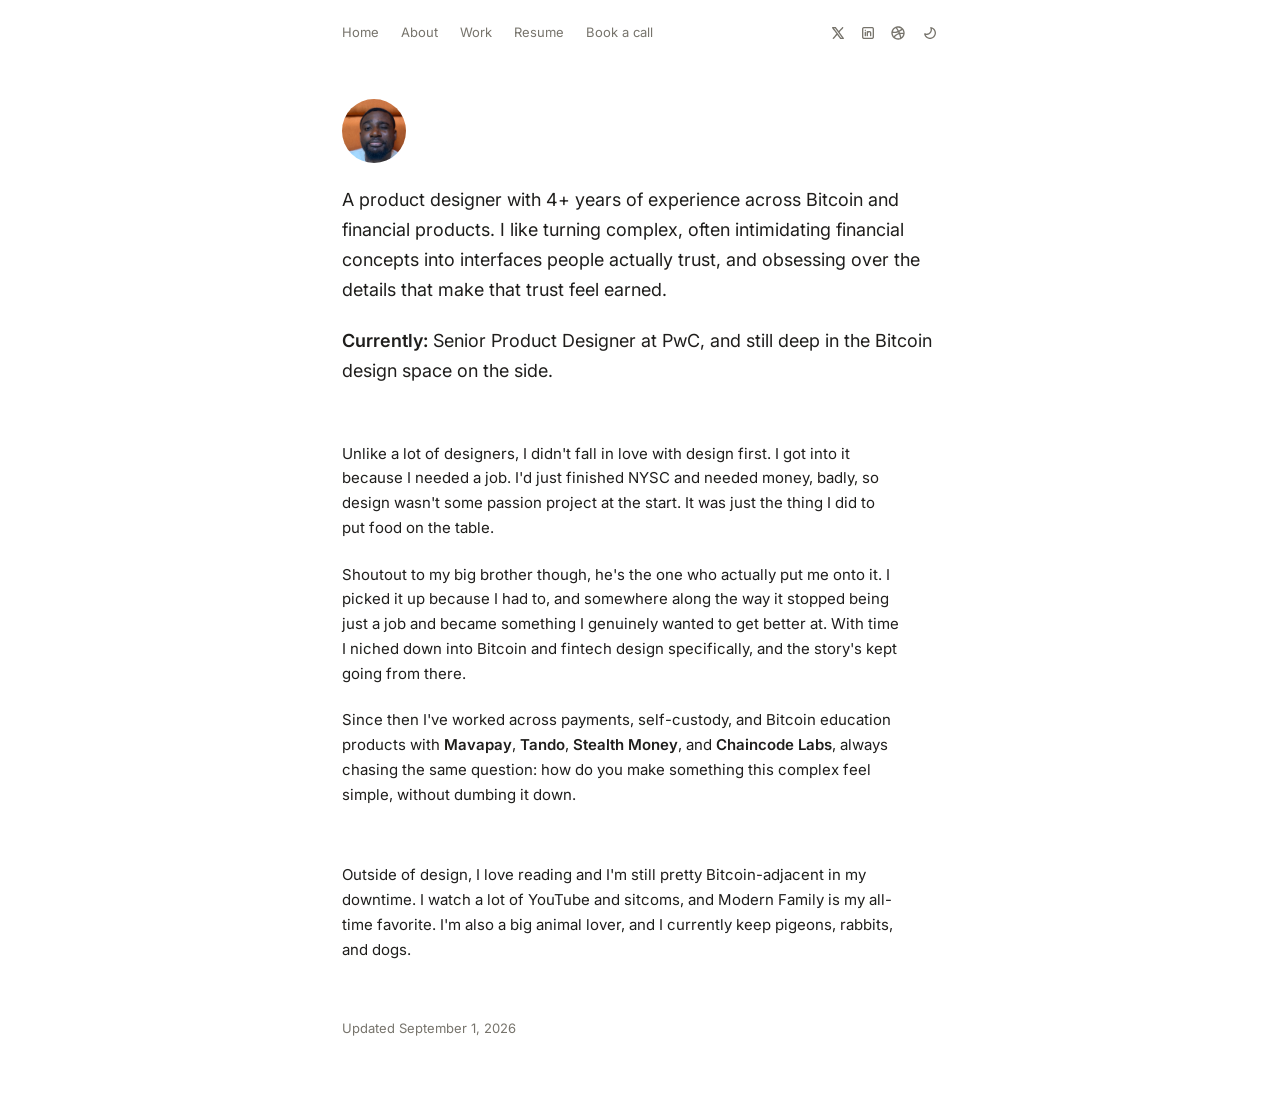
==== about.html @ 72ee90c7 "Initial commit: personal portfolio site Static site for Oladimeji Bamidele, product designer — home," ====
<!DOCTYPE html>
<html lang="en">
<head>
<meta charset="UTF-8">
<meta name="viewport" content="width=device-width, initial-scale=1.0">
<title>About | Oladimeji Bamidele</title>
<meta name="description" content="A bit more about Oladimeji Bamidele, product designer working across Bitcoin and financial products.">
<link rel="preconnect" href="https://fonts.googleapis.com">
<link rel="preconnect" href="https://fonts.gstatic.com" crossorigin>
<link href="https://fonts.googleapis.com/css2?family=Inter:opsz,wght@14..32,400..700&display=swap" rel="stylesheet">
<link rel="stylesheet" href="style.css">
</head>
<body>

<header class="site-nav">
  <nav class="nav-links">
    <a href="index.html#top">Home</a>
    <a href="about.html">About</a>
    <a href="index.html#work">Work</a>
    <a href="assets/oladimeji-bamidele-resume.pdf" target="_blank" rel="noopener">Resume</a>
    <a href="mailto:thetimileyin@gmail.com?subject=Let%27s%20talk">Book a call</a>
  </nav>
  <div class="nav-social">
    <a href="https://x.com/thetimileyin" target="_blank" rel="noopener" aria-label="X (Twitter)">
      <svg width="16" height="16" viewBox="0 0 24 24" fill="none" xmlns="http://www.w3.org/2000/svg"><path fill-rule="evenodd" clip-rule="evenodd" d="M3.66701 3.06386C3.31301 3.17386 3.00001 3.59886 3.00001 3.96886C3.00001 4.33586 2.96901 4.29086 6.33301 8.77886L9.60301 13.1409C9.62201 13.1659 8.52301 14.4529 6.88101 16.3309C3.85601 19.7889 3.96501 19.6459 4.01201 20.1069C4.04127 20.3667 4.17112 20.6047 4.37374 20.7699C4.57635 20.9352 4.83563 21.0145 5.09601 20.9909C5.51201 20.9439 5.45001 21.0059 8.24201 17.8149C10.159 15.6239 10.862 14.8459 10.895 14.8779C10.92 14.9029 11.93 16.2399 13.14 17.8509C15.191 20.5799 15.354 20.7849 15.539 20.8789L15.738 20.9799H20.262L20.461 20.8779C20.6555 20.7761 20.8104 20.6123 20.9011 20.4125C20.9919 20.2127 21.0133 19.9882 20.962 19.7749C20.916 19.5669 20.668 19.2239 17.67 15.2249C16.5798 13.7689 15.4888 12.3136 14.397 10.8589C14.378 10.8339 15.476 9.54686 17.118 7.66986C20.021 4.35186 20 4.37886 20 3.99986C20 3.43186 19.465 2.94786 18.91 3.01386C18.479 3.06486 18.557 2.98686 15.758 6.18486C13.841 8.37586 13.138 9.15386 13.105 9.12186C12.3519 8.13447 11.6036 7.14346 10.86 6.14886C8.81001 3.42086 8.64601 3.21486 8.46101 3.12086L8.26201 3.01986L6.06101 3.01186C4.20101 3.00486 3.83001 3.01386 3.66701 3.06386ZM12.75 11.9999L18 18.9999H16.5L11.25 11.9999L6.00001 4.99986H7.50001L12.75 11.9999Z" fill="currentColor"/></svg>
    </a>
    <a href="https://www.linkedin.com/in/oladimeji-bamidele/" target="_blank" rel="noopener" aria-label="LinkedIn">
      <svg width="16" height="16" viewBox="0 0 24 24" fill="none" xmlns="http://www.w3.org/2000/svg"><path fill-rule="evenodd" clip-rule="evenodd" d="M5.49853 3.0431C4.94149 3.14182 4.423 3.39391 4.00134 3.77106C3.57967 4.14821 3.27153 4.63547 3.11153 5.1781L3.01953 5.5001V18.5001L3.11153 18.8221C3.25795 19.3106 3.52337 19.7551 3.88396 20.1157C4.24456 20.4763 4.68904 20.7417 5.17753 20.8881L5.49953 20.9801H18.4995L18.8215 20.8881C18.9985 20.8371 19.2685 20.7261 19.4215 20.6411C20.1282 20.2485 20.654 19.596 20.8875 18.8221L20.9795 18.5001V5.5001L20.8875 5.1781C20.6125 4.2171 19.8355 3.4301 18.8605 3.1211L18.5395 3.0201L12.1195 3.0141C8.58853 3.0111 5.60853 3.0241 5.49853 3.0431ZM18.3295 5.0571C18.5505 5.1361 18.7435 5.2981 18.8685 5.5111L18.9795 5.7001V18.3001L18.8685 18.4891C18.7473 18.6987 18.5566 18.8593 18.3295 18.9431C18.1075 19.0221 5.89153 19.0221 5.66953 18.9431C5.44242 18.8593 5.25176 18.6987 5.13053 18.4891L5.01953 18.3001V5.7001L5.13053 5.5111C5.25553 5.2981 5.44853 5.1361 5.66953 5.0571C5.89153 4.9781 18.1075 4.9781 18.3295 5.0571ZM7.67253 7.0631C7.30953 7.1751 6.99953 7.6061 6.99953 8.0001C6.99953 8.4151 7.30953 8.8281 7.70853 8.9441C7.86571 8.99383 8.03284 9.0034 8.19467 8.97192C8.35649 8.94045 8.50786 8.86895 8.63494 8.76394C8.76203 8.65893 8.86079 8.52376 8.9222 8.37077C8.98362 8.21778 9.00574 8.05184 8.98653 7.8881C8.96715 7.70084 8.89408 7.52316 8.7761 7.37644C8.65813 7.22973 8.50027 7.12022 8.32153 7.0611C8.11153 6.9871 7.91953 6.9871 7.67253 7.0631ZM12.9025 9.0001C12.6285 9.0491 12.3425 9.1461 12.0565 9.2851L11.8135 9.4041L11.6575 9.2611C11.4717 9.10612 11.2411 9.01466 10.9995 9.0001C10.7635 9.0001 10.4855 9.1211 10.3055 9.3001C9.98553 9.6211 9.99953 9.4471 9.99953 13.0001C9.99953 16.5531 9.98553 16.3791 10.3055 16.7001C10.4855 16.8791 10.7635 17.0001 10.9995 17.0001C11.2365 17.0001 11.5135 16.8801 11.6965 16.6971C12.0005 16.3921 11.9995 16.4031 11.9995 14.0701V12.0341L12.1425 11.8191C12.3255 11.5431 12.7295 11.1691 12.9495 11.0721C13.6305 10.7701 14.5945 11.0371 14.9105 11.6141C14.9725 11.7281 14.9815 11.9611 14.9995 14.0001C15.0215 16.5331 15.0075 16.4131 15.3205 16.7171C15.4895 16.8801 15.7765 17.0001 15.9995 17.0001C16.2365 17.0001 16.5135 16.8801 16.6965 16.6971C17.0015 16.3911 16.9995 16.4121 16.9995 13.9961C16.9995 12.7081 16.9825 11.7651 16.9565 11.5761C16.7895 10.3791 15.8675 9.4211 14.5455 9.0741C14.1815 8.9791 13.2545 8.9371 12.9025 9.0001ZM7.67253 10.0631C7.42853 10.1381 7.14953 10.4141 7.06353 10.6661C7.00753 10.8311 6.99953 11.1781 6.99953 13.5001C6.99953 16.4941 6.98853 16.3831 7.30553 16.7001C7.48553 16.8791 7.76353 17.0001 7.99953 17.0001C8.23653 17.0001 8.51353 16.8801 8.69653 16.6971C9.00753 16.3861 8.99953 16.4681 8.99953 13.5001C8.99953 10.5321 9.00753 10.6141 8.69653 10.3031C8.41753 10.0241 8.06653 9.9421 7.67253 10.0631Z" fill="currentColor"/></svg>
    </a>
    <a href="https://dribbble.com/thetimileyin" target="_blank" rel="noopener" aria-label="Dribbble">
      <svg width="16" height="16" viewBox="0 0 24 24" fill="none" xmlns="http://www.w3.org/2000/svg"><path fill-rule="evenodd" clip-rule="evenodd" d="M11.0813 2.04416C9.20729 2.20916 7.35829 2.94816 5.80129 4.15316C5.36429 4.49216 4.49429 5.36216 4.15529 5.79916C2.35529 8.12516 1.65029 10.9942 2.17929 13.8452C2.46929 15.4112 3.13829 16.8852 4.15529 18.1992C4.49429 18.6362 5.36429 19.5062 5.80129 19.8452C8.24229 21.7342 11.2543 22.4112 14.2413 21.7402C16.7283 21.1812 18.9933 19.5962 20.3863 17.4392C21.1923 16.1922 21.6693 14.9122 21.9073 13.3592C22.0053 12.7182 22.0053 11.2802 21.9073 10.6392C21.6223 8.78116 20.9713 7.25116 19.8473 5.79916C19.5083 5.36216 18.6383 4.49216 18.2013 4.15316C16.1343 2.55416 13.6473 1.81716 11.0813 2.04416ZM12.8333 4.04116C13.7453 4.14116 14.6503 4.40116 15.4813 4.80216C15.9553 5.03116 16.7053 5.49916 16.9933 5.74616L17.1253 5.85916L16.8333 6.10116C15.8253 6.93516 14.4683 7.81616 13.5523 8.23116L13.2883 8.35116L13.1573 8.10516C12.6433 7.13616 11.5763 5.46216 10.7993 4.40516C10.6103 4.14816 10.6073 4.13816 10.6923 4.11016C10.9943 4.01116 12.1993 3.97216 12.8333 4.04116ZM9.05429 5.40916C9.72697 6.3116 10.3505 7.24963 10.9223 8.21916C11.2953 8.84716 11.4153 9.07916 11.3823 9.11116C11.3253 9.16916 10.3563 9.44616 9.68429 9.59716C8.58329 9.84516 7.63729 9.95716 6.40129 9.98616C5.58329 10.0052 4.34629 9.95716 4.29229 9.90416C4.25429 9.86616 4.57929 8.98916 4.80129 8.52816C5.42088 7.24401 6.37063 6.14758 7.55329 5.35116C7.89129 5.12316 8.47529 4.80116 8.55229 4.80016C8.58029 4.79916 8.80629 5.07316 9.05429 5.40916ZM19.1853 8.49916C19.4713 9.08516 19.7133 9.78616 19.8343 10.3792C19.9173 10.7842 20.0013 11.4442 20.0013 11.6902V11.8242L19.6473 11.7542C18.5243 11.5302 16.8173 11.4552 15.6093 11.5752C15.2503 11.6112 14.9373 11.6452 14.9133 11.6502C14.8893 11.6552 14.8073 11.5152 14.7313 11.3392C14.6213 11.0867 14.5097 10.8351 14.3963 10.5842C14.3256 10.4398 14.2632 10.2916 14.2093 10.1402L14.8053 9.83016C15.9346 9.24227 17.0005 8.53992 17.9863 7.73416L18.4963 7.31716L18.7143 7.64816C18.8333 7.83016 19.0463 8.21316 19.1853 8.49916ZM12.4443 11.1092C12.6883 11.6462 12.8803 12.0932 12.8713 12.1022C12.6959 12.1712 12.5192 12.2369 12.3413 12.2992C10.7641 12.8686 9.29639 13.7048 8.00229 14.7712C7.50829 15.1792 6.59129 16.1082 6.17129 16.6282L5.80729 17.0772L5.60929 16.8082C4.59829 15.4382 4.00129 13.7092 4.00129 12.1562C4.00129 11.8802 4.00429 11.8712 4.09129 11.8932C4.32929 11.9512 5.80929 12.0072 6.50129 11.9832C8.45629 11.9162 10.0043 11.6572 11.7413 11.1052C12.0493 11.0072 12.3143 10.9252 12.3293 10.9232C12.3453 10.9212 12.3963 11.0042 12.4443 11.1092ZM18.4813 13.6032C18.8223 13.6462 19.2543 13.7132 19.4413 13.7522C19.8433 13.8362 19.8313 13.7802 19.5963 14.4992C19.305 15.3624 18.8762 16.1728 18.3263 16.8992C17.9923 17.3362 16.9963 18.3192 16.8883 18.3192C16.8713 18.3192 16.8253 18.1532 16.7873 17.9492C16.6073 16.9952 16.0693 14.9842 15.7153 13.9452C15.6493 13.7512 15.6033 13.5842 15.6123 13.5752C15.6463 13.5402 16.8773 13.4942 17.3613 13.5092C17.6363 13.5182 18.1403 13.5602 18.4813 13.6032ZM13.8523 14.6892C14.2783 15.9782 14.5523 17.0162 14.8423 18.4392C14.9483 18.9562 15.0223 19.3922 15.0073 19.4082C14.9523 19.4652 14.0153 19.7522 13.6213 19.8322C11.9018 20.1891 10.1125 19.9672 8.53229 19.2012C8.11529 18.9992 7.28129 18.5032 7.28129 18.4562C7.28129 18.3882 8.17029 17.3612 8.56629 16.9722C9.94529 15.6152 11.3773 14.7452 13.3813 14.0472C13.6173 13.9652 13.6103 13.9572 13.8523 14.6892Z" fill="currentColor"/></svg>
    </a>
    <button class="theme-toggle" id="themeToggle" aria-label="Toggle dark mode"></button>
  </div>
</header>

<main class="about-main">
  <button class="avatar-btn" id="avatarBtn" aria-label="View photos">
    <span class="avatar-ring">
      <span class="avatar-ring-inner">
        <img class="avatar" src="assets/avatar.jpg" alt="Oladimeji Bamidele" width="64" height="64">
      </span>
    </span>
  </button>

  <section class="about-intro">
    <p>A product designer with 4+ years of experience across Bitcoin and financial products. I like turning complex, often intimidating financial concepts into interfaces people actually trust, and obsessing over the details that make that trust feel earned.</p>
    <p><strong>Currently:</strong> Senior Product Designer at PwC, and still deep in the Bitcoin design space on the side.</p>
  </section>

  <!-- <div class="about-strip" id="aboutStrip"></div> -->

  <section class="about-body">
    <p>Unlike a lot of designers, I didn't fall in love with design first. I got into it because I needed a job. I'd just finished NYSC and needed money, badly, so design wasn't some passion project at the start. It was just the thing I did to put food on the table.</p>
    <p>Shoutout to my big brother though, he's the one who actually put me onto it. I picked it up because I had to, and somewhere along the way it stopped being just a job and became something I genuinely wanted to get better at. With time I niched down into Bitcoin and fintech design specifically, and the story's kept going from there.</p>
    <p>Since then I've worked across payments, self-custody, and Bitcoin education products with <strong>Mavapay</strong>, <strong>Tando</strong>, <strong>Stealth Money</strong>, and <strong>Chaincode Labs</strong>, always chasing the same question: how do you make something this complex feel simple, without dumbing it down.</p>
  </section>

  <section class="about-body">
    <!-- <p class="section-label">Outside the screen</p> -->
    <p>Outside of design, I love reading and I'm still pretty Bitcoin-adjacent in my downtime. I watch a lot of YouTube and sitcoms, and Modern Family is my all-time favorite. I'm also a big animal lover, and I currently keep pigeons, rabbits, and dogs.</p>
  </section>
</main>

<footer class="site-footer">
  <span>Updated September 1, 2026</span>
</footer>

<div class="story-viewer" id="storyViewer" hidden>
  <div class="story-progress" id="storyProgress"></div>
  <button class="story-close" id="storyClose" aria-label="Close">&#10005;</button>
  <img class="story-image" id="storyImage" src="" alt="">
  <div class="story-nav story-nav-prev" id="storyPrev" aria-label="Previous photo"></div>
  <div class="story-nav story-nav-next" id="storyNext" aria-label="Next photo"></div>
</div>

<script src="script.js"></script>
</body>
</html>
---- style.css ----
:root {
  --bg: #FFFFFF;
  --ink: #1F1E1C;
  --text-dim: var(--ink);
  --muted: #77746C;
  --line: #E4E1D8;

  --font-body: 'Inter', -apple-system, 'Segoe UI', Helvetica, Arial, sans-serif;

  --content-width: 640px;
  --space-1: 6px;
  --space-2: 14px;
  --space-3: 22px;
  --space-4: 36px;
  --space-5: 56px;
}

:root[data-theme="dark"] {
  --bg: #0E0E0E;
  --ink: #F2F1EC;
  --text-dim: #CBC8BE;
  --muted: #8C897F;
  --line: #262620;
}

@media (prefers-color-scheme: dark) {
  :root:not([data-theme="light"]) {
    --bg: #0E0E0E;
    --ink: #F2F1EC;
    --text-dim: #CBC8BE;
    --muted: #8C897F;
    --line: #262620;
  }
}

* { box-sizing: border-box; }

/* ---- Loader ---- */
.loader {
  display: none;
}

body.loading {
  position: fixed;
  top: 0;
  left: 0;
  right: 0;
  width: 100%;
  overflow: hidden;
  touch-action: none;
}

body.loading .loader {
  display: block;
  position: fixed;
  inset: 0;
  z-index: 50;
  background: var(--bg);
  transform: translateY(0);
  transition: transform 1s cubic-bezier(0.76, 0, 0.24, 1);
}

body.loading .loader.done {
  transform: translateY(100%);
}

.loader-id {
  position: absolute;
  left: 50%;
  top: 50%;
  transform: translate(-50%, -50%);
  display: flex;
  flex-direction: column;
  align-items: center;
  gap: 20px;
}

.loader-avatar {
  width: 56px;
  height: 56px;
  border-radius: 50%;
  object-fit: cover;
}

.loader-name {
  font-weight: 600;
  font-size: 20px;
  letter-spacing: -0.01em;
  color: var(--ink);
  margin: 0;
  font-variant-numeric: tabular-nums;
  white-space: nowrap;
}

.loader-count {
  position: absolute;
  left: 50%;
  bottom: 14.7%;
  transform: translateX(-50%);
  font-size: 13px;
  color: var(--muted);
  margin: 0;
  font-variant-numeric: tabular-nums;
}

.page {
  opacity: 1;
}

body.loading .page {
  opacity: 0;
  transform: translateY(-14px);
  transition: opacity 0.7s ease 0.15s, transform 0.7s cubic-bezier(0.22, 1, 0.36, 1) 0.15s;
}

body.loading.revealed .page {
  opacity: 1;
  transform: translateY(0);
}

@media (prefers-reduced-motion: reduce) {
  body.loading .loader,
  body.loading .page {
    transition-duration: 0.01ms !important;
  }
}

html {
  scroll-behavior: smooth;
}

@media (prefers-reduced-motion: reduce) {
  html {
    scroll-behavior: auto;
  }
}

body {
  margin: 0;
  background: var(--bg);
  color: var(--ink);
  font-family: var(--font-body);
  font-size: 15px;
  line-height: 1.65;
  font-optical-sizing: auto;
  -webkit-font-smoothing: antialiased;
}

a {
  color: var(--ink);
  text-decoration: underline;
  text-underline-offset: 3px;
  text-decoration-color: var(--line);
  transition: text-decoration-color 0.15s ease;
}

a:hover {
  text-decoration-color: var(--ink);
}

a:focus-visible,
button:focus-visible {
  outline: 2px solid var(--ink);
  outline-offset: 3px;
}

strong {
  font-weight: 600;
  color: var(--ink);
}

/* ---- Nav ---- */
.site-nav {
  display: flex;
  align-items: center;
  justify-content: space-between;
  gap: var(--space-2);
  max-width: var(--content-width);
  margin: 0 auto;
  padding: var(--space-3) var(--space-3) 0;
  font-size: 13px;
  color: var(--muted);
}

.nav-links {
  display: flex;
  align-items: center;
  gap: var(--space-3);
  flex-shrink: 0;
}

.nav-links a {
  color: var(--muted);
  text-decoration: none;
  white-space: nowrap;
}

.nav-links a:hover {
  color: var(--ink);
}

.nav-social {
  display: flex;
  align-items: center;
  gap: var(--space-2);
  flex-shrink: 0;
}

.nav-social a {
  display: flex;
  color: var(--muted);
}

.nav-social a:hover {
  color: var(--ink);
}

.theme-toggle {
  display: flex;
  align-items: center;
  justify-content: center;
  color: var(--muted);
  background: none;
  border: none;
  padding: 0;
  margin-left: 2px;
  cursor: pointer;
}

.theme-toggle:hover {
  color: var(--ink);
}

@media (max-width: 480px) {
  .site-nav {
    padding: var(--space-2) var(--space-2) 0;
  }
  .nav-links {
    gap: 12px;
    font-size: 12px;
  }
  .nav-social {
    gap: 10px;
  }
}

/* ---- Shared section rhythm ---- */
main {
  max-width: var(--content-width);
  margin: 0 auto;
  padding: var(--space-5) var(--space-3) var(--space-5);
}

section + section {
  margin-top: var(--space-5);
}

.section-label {
  font-size: 13px;
  font-weight: 500;
  color: var(--muted);
  margin: 0 0 var(--space-3);
}

/* ---- Hero ---- */
.avatar-btn {
  display: block;
  padding: 0;
  border: none;
  background: none;
  margin-bottom: var(--space-3);
  cursor: default;
}

.avatar-ring {
  display: block;
  width: 64px;
  height: 64px;
  border-radius: 50%;
  padding: 0;
}

.avatar-btn.has-story {
  cursor: pointer;
}

.avatar-btn.has-story .avatar-ring {
  padding: 2.5px;
  background: linear-gradient(45deg, #f9ce34, #ee2a7b, #6228d7);
}

.avatar-ring-inner {
  display: block;
  width: 100%;
  height: 100%;
  border-radius: 50%;
  padding: 0;
}

.avatar-btn.has-story .avatar-ring-inner {
  padding: 2px;
  background: var(--bg);
}

.avatar {
  display: block;
  width: 100%;
  height: 100%;
  border-radius: 50%;
  object-fit: cover;
}

/* ---- Story viewer ---- */
.story-viewer {
  position: fixed;
  inset: 0;
  z-index: 100;
  background: #000;
  display: flex;
  align-items: center;
  justify-content: center;
}

.story-viewer[hidden] {
  display: none;
}

.story-image {
  max-width: 100%;
  max-height: 100%;
  object-fit: contain;
}

.story-progress {
  position: absolute;
  top: 16px;
  left: 16px;
  right: 16px;
  display: flex;
  gap: 6px;
  z-index: 2;
}

.story-progress .bar {
  flex: 1;
  height: 2px;
  border-radius: 2px;
  background: rgba(255, 255, 255, 0.3);
  overflow: hidden;
}

.story-progress .bar-fill {
  display: block;
  height: 100%;
  width: 0%;
  background: #fff;
}

.story-progress .bar.done .bar-fill {
  width: 100%;
}

.story-progress .bar.active .bar-fill {
  animation: storyFill 4s linear forwards;
}

.story-progress .bar.paused .bar-fill {
  animation-play-state: paused;
}

@keyframes storyFill {
  from { width: 0%; }
  to { width: 100%; }
}

.story-close {
  position: absolute;
  top: 14px;
  right: 16px;
  z-index: 2;
  width: 32px;
  height: 32px;
  border: none;
  background: none;
  color: #fff;
  font-size: 16px;
  cursor: pointer;
  opacity: 0.85;
}

.story-close:hover {
  opacity: 1;
}

.story-nav {
  position: absolute;
  top: 0;
  bottom: 0;
  width: 35%;
  cursor: pointer;
}

.story-nav-prev {
  left: 0;
}

.story-nav-next {
  right: 0;
}

@media (prefers-reduced-motion: reduce) {
  .story-progress .bar.active .bar-fill {
    animation-duration: 0.01ms;
  }
}

.hero-top {
  display: flex;
  align-items: flex-start;
  justify-content: space-between;
  gap: var(--space-3);
  margin-bottom: var(--space-4);
}

.hero h1 {
  font-weight: 600;
  font-size: 26px;
  letter-spacing: -0.01em;
  margin: 0 0 2px;
}

.hero-role {
  font-size: 15px;
  color: var(--muted);
  margin: 0;
}

.hero-meta {
  text-align: right;
  font-size: 13px;
  color: var(--muted);
  flex-shrink: 0;
  padding-top: 4px;
}

.hero-location,
.hero-time {
  margin: 0;
  font-variant-numeric: tabular-nums;
}

@media (max-width: 480px) {
  .hero-top {
    flex-direction: column;
    align-items: flex-start;
    gap: 4px;
  }
  .hero-meta {
    text-align: left;
    padding-top: 0;
  }
}

.hero-bio {
  color: var(--text-dim);
  margin: 0 0 var(--space-3);
  max-width: 58ch;
}

.hero-bio:last-of-type {
  margin-bottom: 0;
}

/* ---- Work ---- */
.work-item {
  margin-bottom: var(--space-4);
}

.work-item:last-child {
  margin-bottom: 0;
}

.work-title {
  display: inline-block;
  font-weight: 500;
  font-size: 15px;
  margin-bottom: 4px;
}

.work-desc {
  color: var(--muted);
  margin: 0;
  max-width: 56ch;
}

.work-image-wrap {
  margin-top: var(--space-2);
  aspect-ratio: 624 / 420;
  border-radius: 16px;
  overflow: hidden;
  background: var(--line);
}

.work-image {
  display: block;
  width: 100%;
  height: 100%;
  object-fit: cover;
}

.work-image-wrap.img-missing .work-image {
  display: none;
}

.brand-cover {
  display: flex;
  align-items: center;
  justify-content: center;
  background: #7762FF;
}

.brand-cover img {
  width: 30%;
  height: auto;
  object-fit: contain;
}

.case-cover-wrap {
  width: 100%;
  aspect-ratio: 624 / 420;
  border-radius: 16px;
  overflow: hidden;
  margin-bottom: var(--space-5);
}

/* ---- Experience ---- */
.exp-item {
  margin-bottom: var(--space-4);
}

.exp-item:last-child {
  margin-bottom: 0;
}

.exp-title {
  font-weight: 400;
  color: var(--text-dim);
  margin: 0;
}

.exp-dates {
  font-size: 13px;
  color: var(--muted);
  margin: 2px 0 6px;
}

/* ---- Skills ---- */
.skill-line {
  color: var(--muted);
  margin: 0;
  max-width: 58ch;
}

/* ---- About page ---- */
.about-intro p {
  font-size: 18px;
  color: var(--text-dim);
  margin: 0 0 var(--space-3);
  max-width: 58ch;
}

.about-intro p:last-child {
  margin-bottom: 0;
}

.about-strip {
  width: 100vw;
  margin-left: calc(50% - 50vw);
  margin-top: var(--space-5);
  display: flex;
  gap: 4px;
  overflow-x: auto;
  scrollbar-width: none;
}

.about-strip::-webkit-scrollbar {
  display: none;
}

.about-strip img {
  flex: 0 0 auto;
  width: 220px;
  height: 280px;
  object-fit: cover;
  background: var(--line);
}

.about-body {
  margin-top: var(--space-5);
}

.about-body p {
  color: var(--text-dim);
  margin: 0 0 var(--space-3);
  max-width: 62ch;
}

.about-body p:last-child {
  margin-bottom: 0;
}

@media (max-width: 480px) {
  .about-strip img {
    width: 160px;
    height: 210px;
  }
}

/* ---- Case study ---- */
.toc {
  display: none;
  position: fixed;
  top: 120px;
  left: calc(50% - 528px);
  width: 160px;
}

.toc-heading {
  font-size: 12px;
  color: var(--muted);
  margin: 0 0 var(--space-2);
}

.toc a {
  display: block;
  font-size: 13px;
  color: var(--muted);
  text-decoration: none;
  padding: 4px 0;
  line-height: 1.4;
}

.toc a:hover {
  color: var(--ink);
}

.toc a.active {
  color: var(--ink);
  font-weight: 500;
}

@media (min-width: 1180px) {
  .toc {
    display: block;
  }
}

.back-link {
  display: inline-block;
  font-size: 13px;
  color: var(--muted);
  text-decoration: none;
  margin-bottom: var(--space-4);
}

.back-link:hover {
  color: var(--ink);
}

.case-eyebrow {
  font-size: 13px;
  color: var(--muted);
  margin: 0 0 var(--space-1);
}

.case-hero h1 {
  font-weight: 600;
  font-size: 28px;
  letter-spacing: -0.01em;
  margin: 0 0 8px;
  text-wrap: balance;
}

.case-tagline {
  color: var(--muted);
  font-size: 16px;
  max-width: 58ch;
  margin: 0 0 var(--space-4);
}

.case-meta {
  display: grid;
  grid-template-columns: repeat(2, 1fr);
  gap: var(--space-3) var(--space-2);
  padding: var(--space-3) 0;
  border-top: 1px solid var(--line);
  border-bottom: 1px solid var(--line);
  margin-bottom: var(--space-5);
}

.case-meta dt {
  font-size: 12px;
  color: var(--muted);
  margin: 0 0 3px;
}

.case-meta dd {
  margin: 0;
  font-size: 14px;
}

.case-cover {
  width: 100%;
  border-radius: 16px;
  object-fit: cover;
  margin-bottom: var(--space-5);
  background: var(--line);
}

.case-section {
  margin-bottom: var(--space-5);
}

.case-section p {
  color: var(--text-dim);
  margin: 0 0 var(--space-3);
  max-width: 62ch;
}

.case-section p:last-child {
  margin-bottom: 0;
}

.case-section ul {
  margin: 0 0 var(--space-3);
  padding-left: 20px;
  max-width: 60ch;
  color: var(--text-dim);
}

.case-section li {
  margin-bottom: 6px;
}

.case-section li::marker {
  color: var(--muted);
}

.case-image {
  width: 100%;
  border-radius: 16px;
  object-fit: cover;
  margin: var(--space-3) 0;
  background: var(--line);
}

.case-source {
  font-size: 14px;
  color: var(--muted);
  padding-top: var(--space-4);
  border-top: 1px solid var(--line);
}

@media (max-width: 480px) {
  .case-meta {
    grid-template-columns: 1fr;
  }
}

/* ---- Footer ---- */
.site-footer {
  max-width: var(--content-width);
  margin: 0 auto;
  padding: 0 var(--space-3) var(--space-5);
  font-size: 13px;
  color: var(--muted);
}

@media (prefers-reduced-motion: reduce) {
  * { transition: none !important; }
}
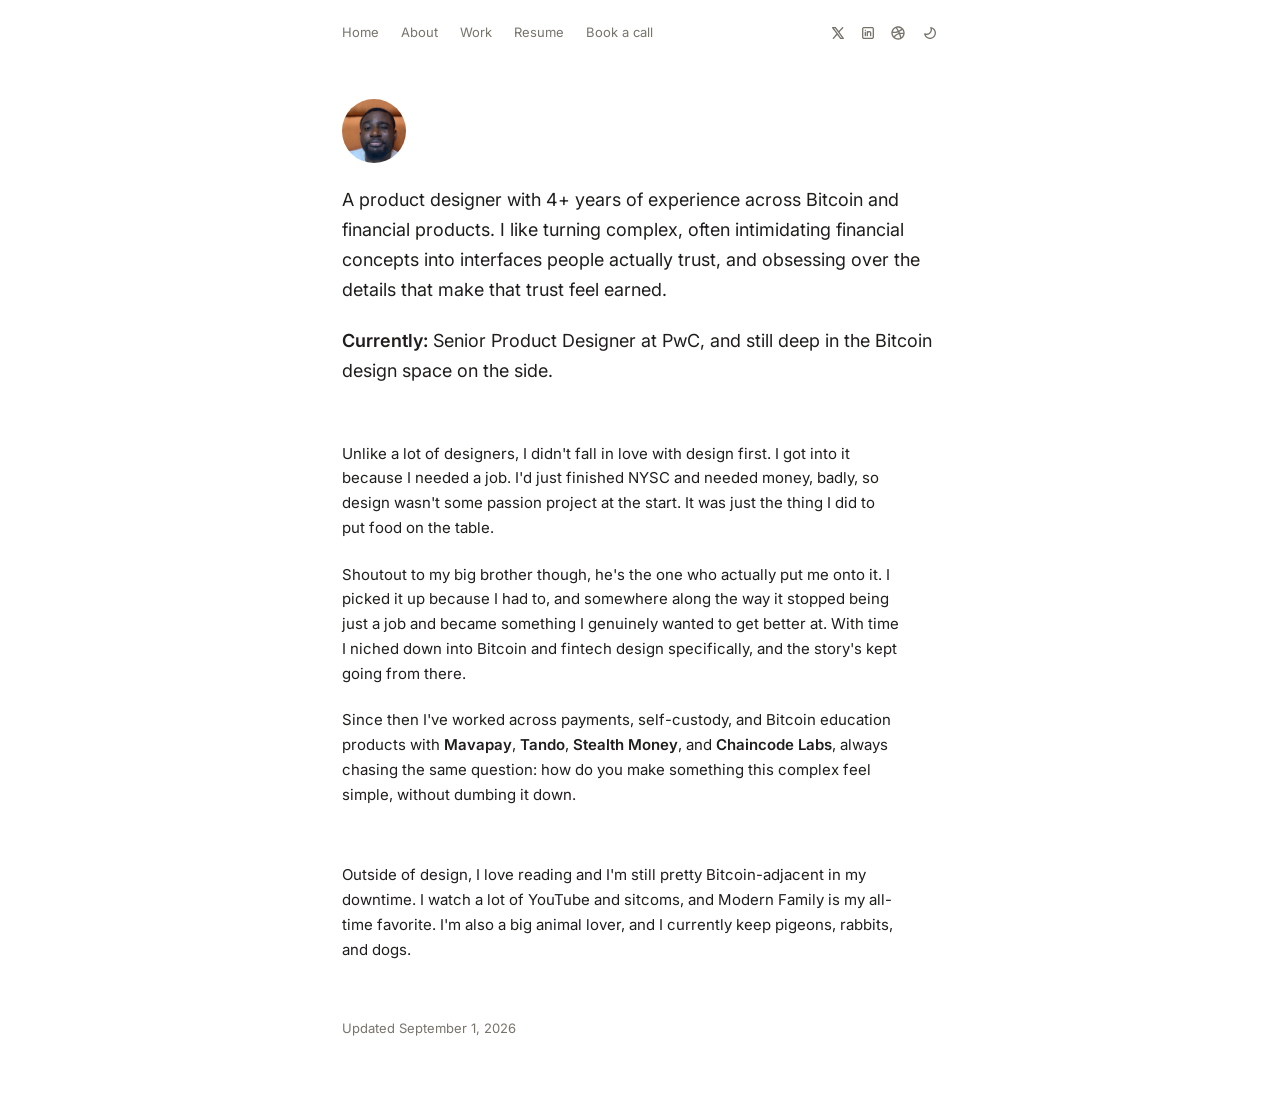
==== commit b9aa625c: "Add favicon, real Cal.com booking link, strip avatar EXIF/GPS data - Favicon generated from the home" ====
--- a/about.html
+++ b/about.html
@@ -5,6 +5,9 @@
 <meta name="viewport" content="width=device-width, initial-scale=1.0">
 <title>About | Oladimeji Bamidele</title>
 <meta name="description" content="A bit more about Oladimeji Bamidele, product designer working across Bitcoin and financial products.">
+<link rel="icon" type="image/png" sizes="32x32" href="assets/favicon-32.png">
+<link rel="icon" type="image/png" sizes="16x16" href="assets/favicon-16.png">
+<link rel="apple-touch-icon" sizes="180x180" href="assets/apple-touch-icon.png">
 <link rel="preconnect" href="https://fonts.googleapis.com">
 <link rel="preconnect" href="https://fonts.gstatic.com" crossorigin>
 <link href="https://fonts.googleapis.com/css2?family=Inter:opsz,wght@14..32,400..700&display=swap" rel="stylesheet">
@@ -18,7 +21,7 @@
     <a href="about.html">About</a>
     <a href="index.html#work">Work</a>
     <a href="assets/oladimeji-bamidele-resume.pdf" target="_blank" rel="noopener">Resume</a>
-    <a href="mailto:thetimileyin@gmail.com?subject=Let%27s%20talk">Book a call</a>
+    <a href="https://cal.com/thetimileyin/30min" target="_blank" rel="noopener">Book a call</a>
   </nav>
   <div class="nav-social">
     <a href="https://x.com/thetimileyin" target="_blank" rel="noopener" aria-label="X (Twitter)">
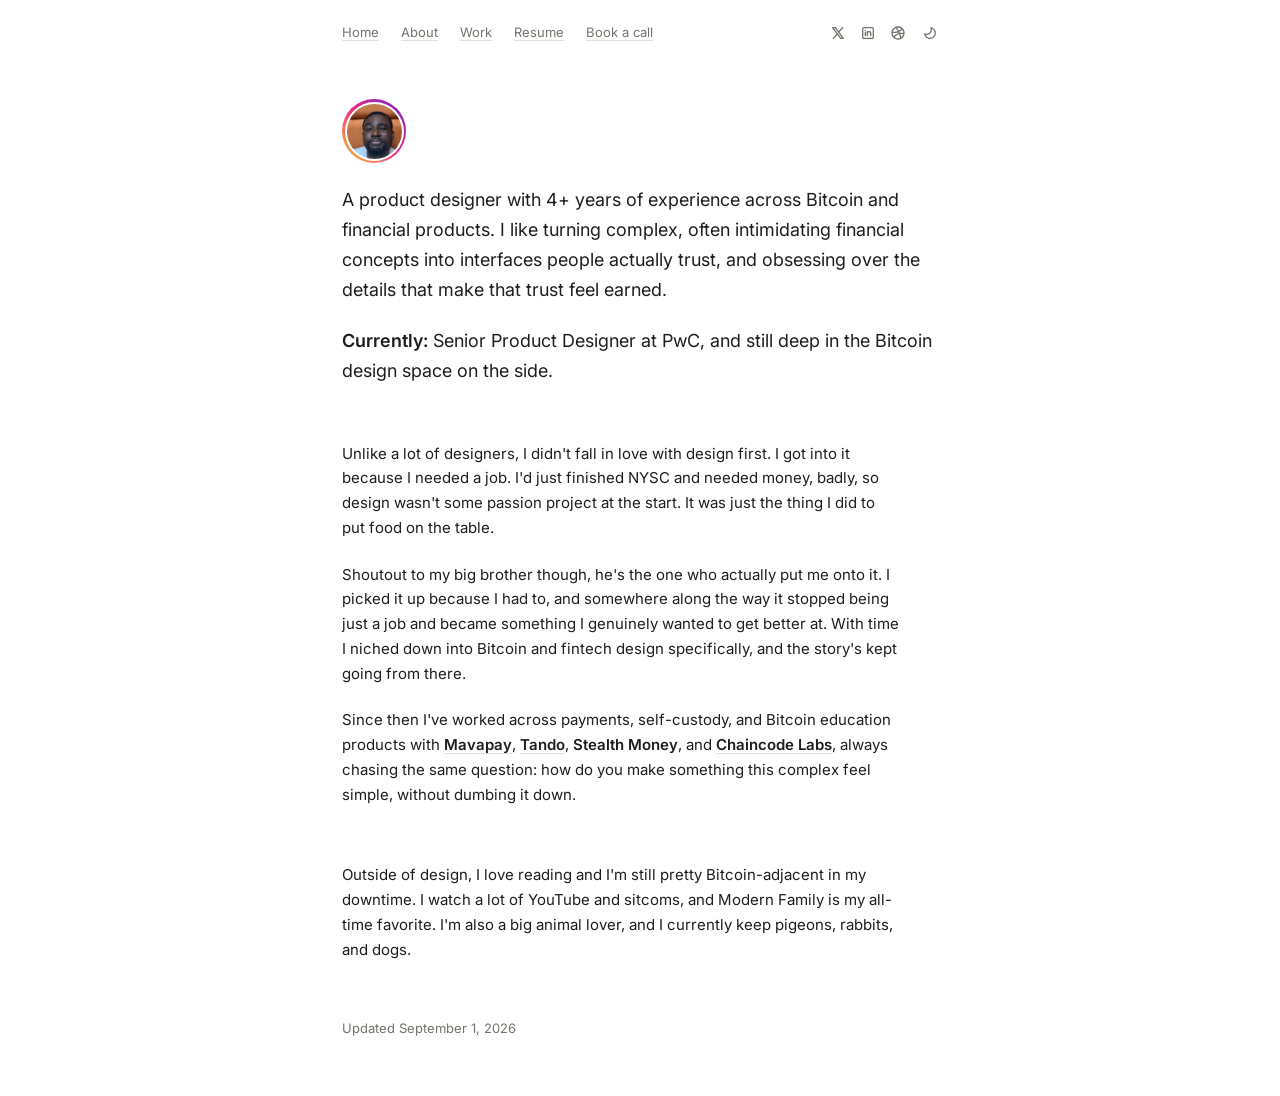
==== commit a82d6212: "Add mobile hamburger nav, link company names, underline all links - Nav links (Home/About/Work/Resum" ====
--- a/about.html
+++ b/about.html
@@ -16,7 +16,8 @@
 <body>
 
 <header class="site-nav">
-  <nav class="nav-links">
+  <button class="nav-hamburger" id="navToggle" aria-label="Open menu" aria-expanded="false"></button>
+  <nav class="nav-links" id="navLinksList">
     <a href="index.html#top">Home</a>
     <a href="about.html">About</a>
     <a href="index.html#work">Work</a>
@@ -56,7 +57,7 @@
   <section class="about-body">
     <p>Unlike a lot of designers, I didn't fall in love with design first. I got into it because I needed a job. I'd just finished NYSC and needed money, badly, so design wasn't some passion project at the start. It was just the thing I did to put food on the table.</p>
     <p>Shoutout to my big brother though, he's the one who actually put me onto it. I picked it up because I had to, and somewhere along the way it stopped being just a job and became something I genuinely wanted to get better at. With time I niched down into Bitcoin and fintech design specifically, and the story's kept going from there.</p>
-    <p>Since then I've worked across payments, self-custody, and Bitcoin education products with <strong>Mavapay</strong>, <strong>Tando</strong>, <strong>Stealth Money</strong>, and <strong>Chaincode Labs</strong>, always chasing the same question: how do you make something this complex feel simple, without dumbing it down.</p>
+    <p>Since then I've worked across payments, self-custody, and Bitcoin education products with <a href="https://mavapay.co/" target="_blank" rel="noopener"><strong>Mavapay</strong></a>, <a href="https://tando.me/" target="_blank" rel="noopener"><strong>Tando</strong></a>, <strong>Stealth Money</strong>, and <a href="https://chaincode.com/" target="_blank" rel="noopener"><strong>Chaincode Labs</strong></a>, always chasing the same question: how do you make something this complex feel simple, without dumbing it down.</p>
   </section>
 
   <section class="about-body">
--- a/style.css
+++ b/style.css
@@ -191,12 +191,25 @@
 
 .nav-links a {
   color: var(--muted);
-  text-decoration: none;
   white-space: nowrap;
 }
 
 .nav-links a:hover {
   color: var(--ink);
+}
+
+.nav-hamburger {
+  display: none;
+  align-items: center;
+  justify-content: center;
+  width: 28px;
+  height: 28px;
+  padding: 0;
+  border: none;
+  background: none;
+  color: var(--ink);
+  cursor: pointer;
+  flex-shrink: 0;
 }
 
 .nav-social {
@@ -233,11 +246,34 @@
 
 @media (max-width: 480px) {
   .site-nav {
+    position: relative;
     padding: var(--space-2) var(--space-2) 0;
   }
+  .nav-hamburger {
+    display: flex;
+  }
   .nav-links {
-    gap: 12px;
-    font-size: 12px;
+    display: none;
+    position: absolute;
+    top: 100%;
+    left: var(--space-2);
+    right: var(--space-2);
+    margin-top: 8px;
+    flex-direction: column;
+    align-items: stretch;
+    gap: 0;
+    background: var(--bg);
+    border: 1px solid var(--line);
+    border-radius: 12px;
+    padding: 6px;
+    z-index: 20;
+  }
+  .nav-links.open {
+    display: flex;
+  }
+  .nav-links a {
+    padding: 10px 8px;
+    font-size: 14px;
   }
   .nav-social {
     gap: 10px;
@@ -635,7 +671,6 @@
   display: block;
   font-size: 13px;
   color: var(--muted);
-  text-decoration: none;
   padding: 4px 0;
   line-height: 1.4;
 }
@@ -659,7 +694,6 @@
   display: inline-block;
   font-size: 13px;
   color: var(--muted);
-  text-decoration: none;
   margin-bottom: var(--space-4);
 }
 
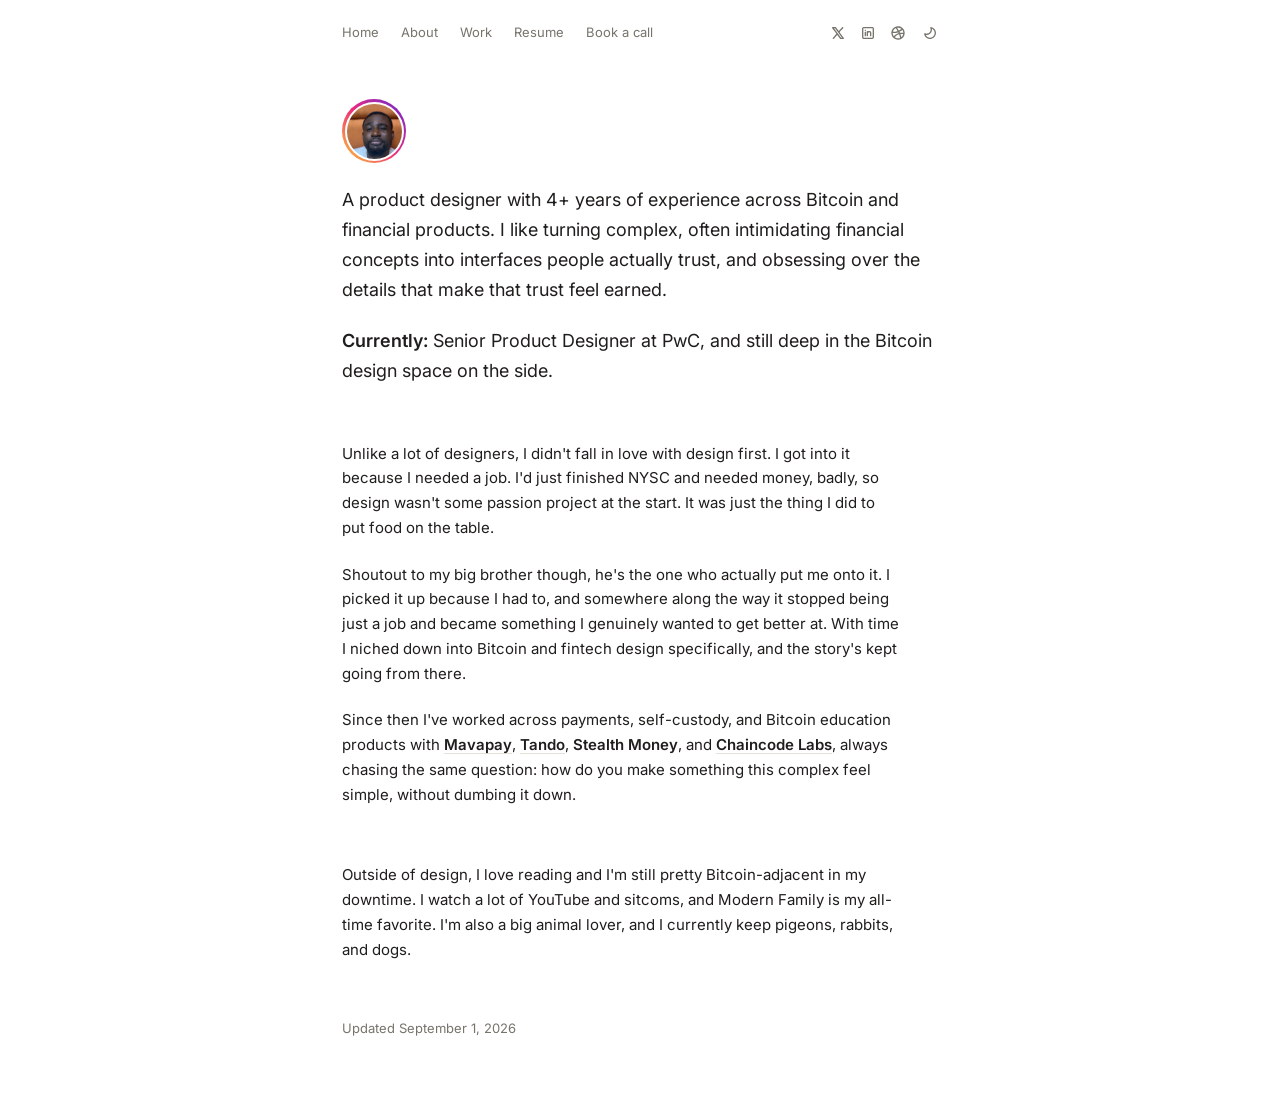
==== commit d6548be6: "Redesign mobile nav as full-screen takeover menu Matches the reference layout: close icon and social" ====
--- a/about.html
+++ b/about.html
@@ -16,14 +16,8 @@
 <body>
 
 <header class="site-nav">
+  <div class="nav-top">
   <button class="nav-hamburger" id="navToggle" aria-label="Open menu" aria-expanded="false"></button>
-  <nav class="nav-links" id="navLinksList">
-    <a href="index.html#top">Home</a>
-    <a href="about.html">About</a>
-    <a href="index.html#work">Work</a>
-    <a href="assets/oladimeji-bamidele-resume.pdf" target="_blank" rel="noopener">Resume</a>
-    <a href="https://cal.com/thetimileyin/30min" target="_blank" rel="noopener">Book a call</a>
-  </nav>
   <div class="nav-social">
     <a href="https://x.com/thetimileyin" target="_blank" rel="noopener" aria-label="X (Twitter)">
       <svg width="16" height="16" viewBox="0 0 24 24" fill="none" xmlns="http://www.w3.org/2000/svg"><path fill-rule="evenodd" clip-rule="evenodd" d="M3.66701 3.06386C3.31301 3.17386 3.00001 3.59886 3.00001 3.96886C3.00001 4.33586 2.96901 4.29086 6.33301 8.77886L9.60301 13.1409C9.62201 13.1659 8.52301 14.4529 6.88101 16.3309C3.85601 19.7889 3.96501 19.6459 4.01201 20.1069C4.04127 20.3667 4.17112 20.6047 4.37374 20.7699C4.57635 20.9352 4.83563 21.0145 5.09601 20.9909C5.51201 20.9439 5.45001 21.0059 8.24201 17.8149C10.159 15.6239 10.862 14.8459 10.895 14.8779C10.92 14.9029 11.93 16.2399 13.14 17.8509C15.191 20.5799 15.354 20.7849 15.539 20.8789L15.738 20.9799H20.262L20.461 20.8779C20.6555 20.7761 20.8104 20.6123 20.9011 20.4125C20.9919 20.2127 21.0133 19.9882 20.962 19.7749C20.916 19.5669 20.668 19.2239 17.67 15.2249C16.5798 13.7689 15.4888 12.3136 14.397 10.8589C14.378 10.8339 15.476 9.54686 17.118 7.66986C20.021 4.35186 20 4.37886 20 3.99986C20 3.43186 19.465 2.94786 18.91 3.01386C18.479 3.06486 18.557 2.98686 15.758 6.18486C13.841 8.37586 13.138 9.15386 13.105 9.12186C12.3519 8.13447 11.6036 7.14346 10.86 6.14886C8.81001 3.42086 8.64601 3.21486 8.46101 3.12086L8.26201 3.01986L6.06101 3.01186C4.20101 3.00486 3.83001 3.01386 3.66701 3.06386ZM12.75 11.9999L18 18.9999H16.5L11.25 11.9999L6.00001 4.99986H7.50001L12.75 11.9999Z" fill="currentColor"/></svg>
@@ -36,6 +30,14 @@
     </a>
     <button class="theme-toggle" id="themeToggle" aria-label="Toggle dark mode"></button>
   </div>
+  </div>
+  <nav class="nav-links" id="navLinksList">
+    <a href="index.html#top">Home</a>
+    <a href="about.html">About</a>
+    <a href="index.html#work">Work</a>
+    <a href="assets/oladimeji-bamidele-resume.pdf" target="_blank" rel="noopener">Resume</a>
+    <a href="https://cal.com/thetimileyin/30min" target="_blank" rel="noopener">Book a call</a>
+  </nav>
 </header>
 
 <main class="about-main">
--- a/style.css
+++ b/style.css
@@ -182,15 +182,21 @@
   color: var(--muted);
 }
 
+.nav-top {
+  display: contents;
+}
+
 .nav-links {
   display: flex;
   align-items: center;
   gap: var(--space-3);
   flex-shrink: 0;
+  order: 1;
 }
 
 .nav-links a {
   color: var(--muted);
+  text-decoration: none;
   white-space: nowrap;
 }
 
@@ -217,6 +223,7 @@
   align-items: center;
   gap: var(--space-2);
   flex-shrink: 0;
+  order: 2;
 }
 
 .nav-social a {
@@ -246,37 +253,53 @@
 
 @media (max-width: 480px) {
   .site-nav {
-    position: relative;
     padding: var(--space-2) var(--space-2) 0;
   }
   .nav-hamburger {
     display: flex;
   }
+  .nav-top {
+    display: flex;
+    align-items: center;
+    justify-content: space-between;
+    width: 100%;
+  }
   .nav-links {
     display: none;
-    position: absolute;
-    top: 100%;
-    left: var(--space-2);
-    right: var(--space-2);
-    margin-top: 8px;
+  }
+  .nav-social {
+    gap: 10px;
+  }
+
+  .site-nav:has(.nav-links.open) {
+    position: fixed;
+    inset: 0;
+    z-index: 30;
+    max-width: none;
+    margin: 0;
+    padding: var(--space-3);
+    background: var(--bg);
     flex-direction: column;
+    justify-content: flex-start;
     align-items: stretch;
-    gap: 0;
-    background: var(--bg);
-    border: 1px solid var(--line);
-    border-radius: 12px;
-    padding: 6px;
-    z-index: 20;
-  }
+    overflow-y: auto;
+  }
+
+  .site-nav:has(.nav-links.open) .nav-top {
+    margin-bottom: var(--space-5);
+  }
+
   .nav-links.open {
     display: flex;
-  }
-  .nav-links a {
-    padding: 10px 8px;
-    font-size: 14px;
-  }
-  .nav-social {
-    gap: 10px;
+    flex-direction: column;
+    align-items: flex-start;
+    gap: var(--space-5);
+  }
+
+  .nav-links.open a {
+    font-size: 28px;
+    font-weight: 600;
+    color: var(--ink);
   }
 }
 
